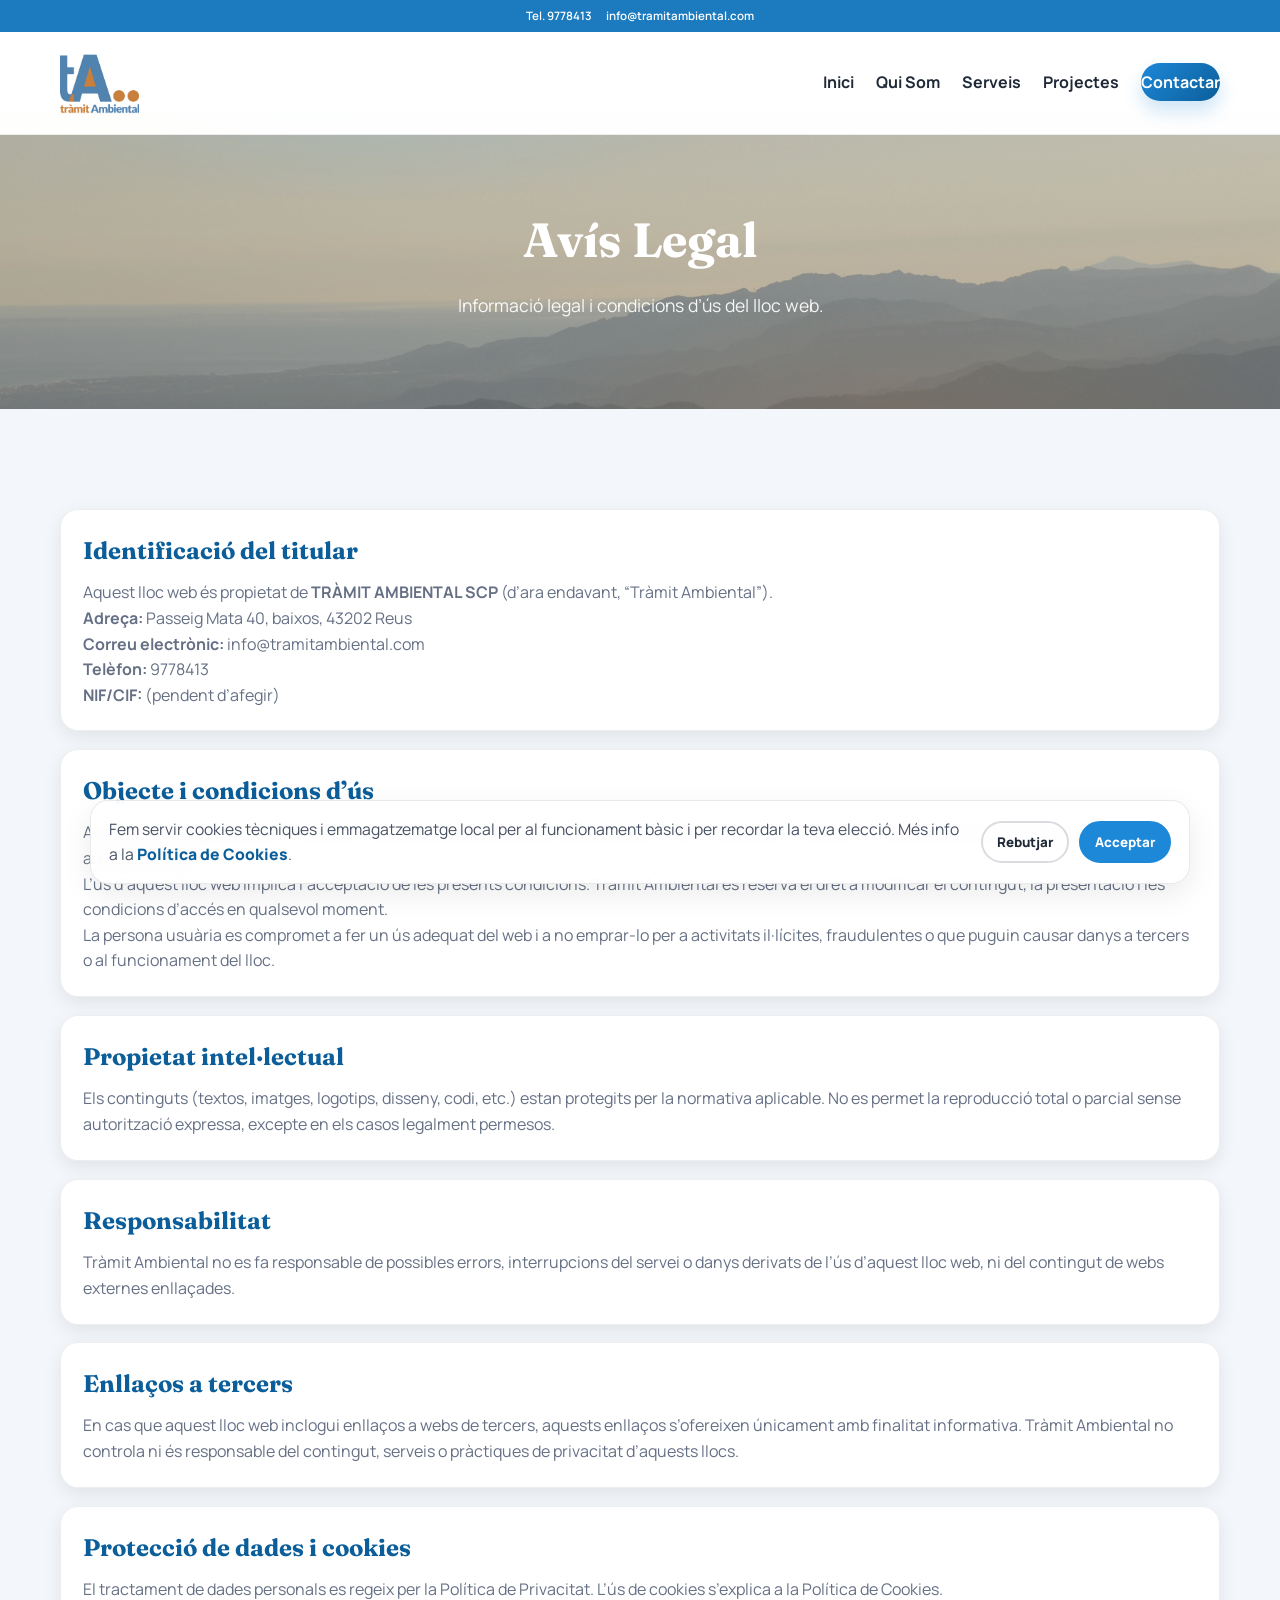
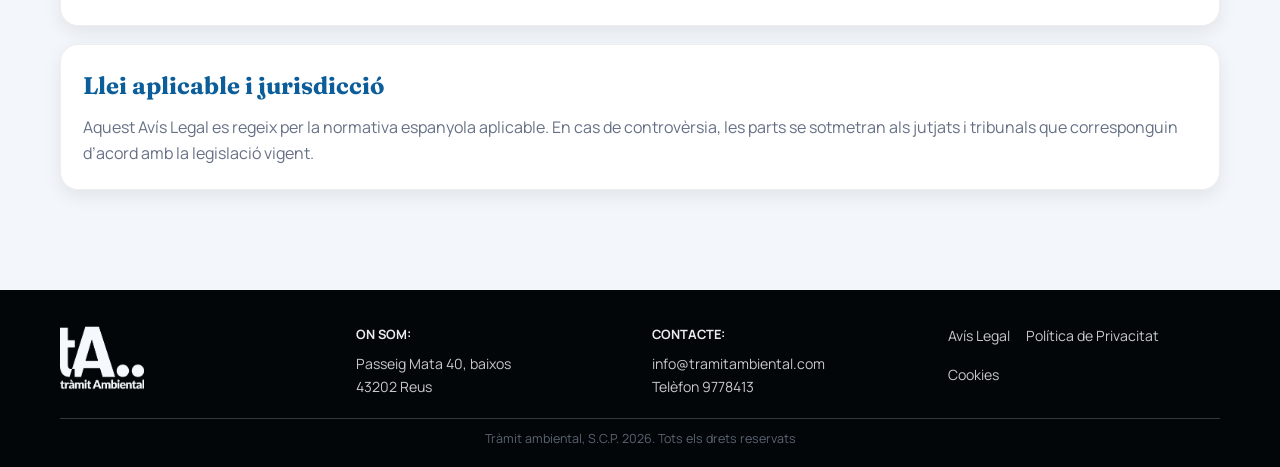
==== avis-legal.html @ defb7236 "Upload full website" ====
<!DOCTYPE html>
<html lang="ca">
<head>
    <meta charset="UTF-8">
    <meta name="viewport" content="width=device-width, initial-scale=1.0">
    <title>Avís Legal - Tramit Ambiental</title>

    <link rel="icon" href="assets/favicon.svg" type="image/svg+xml">
    <link rel="icon" href="images/logoTramitAmbiental.png" type="image/png">

    <!-- Google Fonts -->
    <link rel="preconnect" href="https://fonts.googleapis.com">
    <link rel="preconnect" href="https://fonts.gstatic.com" crossorigin>
    <link href="https://fonts.googleapis.com/css2?family=Fraunces:wght@600;700&family=Manrope:wght@400;600;700&display=swap" rel="stylesheet">

    <!-- Font Awesome -->
    <link rel="stylesheet" href="https://cdnjs.cloudflare.com/ajax/libs/font-awesome/6.4.0/css/all.min.css">

    <!-- Custom CSS -->
    <link rel="stylesheet" href="css/style.css">
</head>
<body>

    <div class="top-bar">
        <div class="container">
            <div class="top-bar__content">
                <span>Tel. 9778413</span>
                <span>info@tramitambiental.com</span>
            </div>
        </div>
    </div>

    <!-- Navigation -->
    <nav class="navbar">
        <div class="container">
            <div class="logo">
                <a href="index.html">
                    <img src="images/logo_color.png" class="site-logo" alt="" aria-hidden="true">
                </a>
            </div>
            <ul class="nav-links">
                <li><a href="index.html">Inici</a></li>
                <li><a href="equip.html">Qui Som</a></li>
                <li><a href="index.html#servicios">Serveis</a></li>
                <li><a href="projectes.html">Projectes</a></li>
                <li><a href="index.html#contacto" class="btn-contact">Contactar</a></li>
            </ul>
            <div class="hamburger">
                <div class="line"></div>
                <div class="line"></div>
                <div class="line"></div>
            </div>
        </div>
    </nav>

    <!-- Page Header -->
    <section class="page-header parallax-section" data-parallax="0.10">
        <div class="container">
            <h1>Avís Legal</h1>
            <p>Informació legal i condicions d’ús del lloc web.</p>
        </div>
    </section>

    <section class="section bg-light">
        <div class="container legal-content">
            <div class="legal-card hidden-element">
                <h2>Identificació del titular</h2>
                <p>Aquest lloc web és propietat de <strong>TRÀMIT AMBIENTAL SCP</strong> (d’ara endavant, “Tràmit Ambiental”).</p>
                <p><strong>Adreça:</strong> Passeig Mata 40, baixos, 43202 Reus</p>
                <p><strong>Correu electrònic:</strong> info@tramitambiental.com</p>
                <p><strong>Telèfon:</strong> 9778413</p>
                <p><strong>NIF/CIF:</strong> (pendent d’afegir)</p>
            </div>

            <div class="legal-card hidden-element">
                <h2>Objecte i condicions d’ús</h2>
                <p>Aquest lloc web té caràcter informatiu i està destinat a presentar els serveis de Tràmit Ambiental i facilitar el contacte amb particulars, empreses i administracions.</p>
                <p>L’ús d’aquest lloc web implica l’acceptació de les presents condicions. Tràmit Ambiental es reserva el dret a modificar el contingut, la presentació i les condicions d’accés en qualsevol moment.</p>
                <p>La persona usuària es compromet a fer un ús adequat del web i a no emprar-lo per a activitats il·lícites, fraudulentes o que puguin causar danys a tercers o al funcionament del lloc.</p>
            </div>

            <div class="legal-card hidden-element">
                <h2>Propietat intel·lectual</h2>
                <p>Els continguts (textos, imatges, logotips, disseny, codi, etc.) estan protegits per la normativa aplicable. No es permet la reproducció total o parcial sense autorització expressa, excepte en els casos legalment permesos.</p>
            </div>

            <div class="legal-card hidden-element">
                <h2>Responsabilitat</h2>
                <p>Tràmit Ambiental no es fa responsable de possibles errors, interrupcions del servei o danys derivats de l’ús d’aquest lloc web, ni del contingut de webs externes enllaçades.</p>
            </div>

            <div class="legal-card hidden-element">
                <h2>Enllaços a tercers</h2>
                <p>En cas que aquest lloc web inclogui enllaços a webs de tercers, aquests enllaços s’ofereixen únicament amb finalitat informativa. Tràmit Ambiental no controla ni és responsable del contingut, serveis o pràctiques de privacitat d’aquests llocs.</p>
            </div>

            <div class="legal-card hidden-element">
                <h2>Protecció de dades i cookies</h2>
                <p>El tractament de dades personals es regeix per la <a href="politica-privacitat.html">Política de Privacitat</a>. L’ús de cookies s’explica a la <a href="cookies.html">Política de Cookies</a>.</p>
            </div>

            <div class="legal-card hidden-element">
                <h2>Llei aplicable i jurisdicció</h2>
                <p>Aquest Avís Legal es regeix per la normativa espanyola aplicable. En cas de controvèrsia, les parts se sotmetran als jutjats i tribunals que corresponguin d’acord amb la legislació vigent.</p>
            </div>
        </div>
    </section>

    <!-- Footer -->
    <footer class="home-footer">
        <div class="container">
            <div class="footer-content footer-grid">
                <div class="footer-logo">
                    <a href="index.html">
                        <img src="images/logo_blanco.png" class="footer-logo-white" alt="Tramit Ambiental">
                    </a>
                </div>
                <div class="footer-col">
                    <h4>On Som:</h4>
                    <p>Passeig Mata 40, baixos<br>43202 Reus</p>
                </div>
                <div class="footer-col">
                    <h4>Contacte:</h4>
                    <p>info@tramitambiental.com<br>Telèfon 9778413</p>
                </div>
                <div class="footer-links footer-col">
                    <a href="avis-legal.html">Avís Legal</a>
                    <a href="politica-privacitat.html">Política de Privacitat</a>
                    <a href="cookies.html">Cookies</a>
                </div>
            </div>
            <div class="footer-bottom">
                <p>Tràmit ambiental, S.C.P. 2026. Tots els drets reservats</p>
            </div>
        </div>
    </footer>

    <!-- Cookie Banner -->
    <div class="cookie-banner" data-cookie-banner hidden>
        <div class="cookie-banner__inner">
            <p>Fem servir cookies tècniques i emmagatzematge local per al funcionament bàsic i per recordar la teva elecció. Més info a la <a href="cookies.html">Política de Cookies</a>.</p>
            <div class="cookie-banner__actions">
                <button class="cookie-btn cookie-btn--ghost" type="button" data-cookie-reject>Rebutjar</button>
                <button class="cookie-btn cookie-btn--primary" type="button" data-cookie-accept>Acceptar</button>
            </div>
        </div>
    </div>

    <!-- Back to Top Button -->
    <div class="back-to-top">
        <i class="fa-solid fa-arrow-up"></i>
    </div>

    <script src="js/script.js"></script>
</body>
</html>
---- css/style.css ----
:root {
    /* Palette aligned with the TA logo (blue + orange) */
    --primary-color: #1E88D8;
    --primary-dark: #0B5E9A;
    --secondary-color: #6FC3F2;
    --accent-color: #F28C28;

    --text-color: #1f2937;
    --muted-text: #5b6473;

    --bg-light: #f3f7fb;
    --bg-warm: #fcfcfc;
    --white: #ffffff;
    --border-color: rgba(31, 41, 55, 0.12);

    --shadow: 0 10px 30px rgba(0, 0, 0, 0.08);
    --shadow-soft: 0 6px 18px rgba(0, 0, 0, 0.08);
    --transition: all 0.3s cubic-bezier(0.25, 0.8, 0.25, 1);
    --top-bar-height: 32px;
    --nav-height: 80px;
}

* {
    margin: 0;
    padding: 0;
    box-sizing: border-box;
}

html {
    scroll-behavior: smooth;
}

body {
    font-family: 'Manrope', sans-serif;
    line-height: 1.6;
    color: var(--text-color);
    background-color: var(--white);
    overflow-x: hidden;
    padding-top: calc(var(--top-bar-height) + var(--nav-height));
}

h1, h2, h3, h4 {
    font-family: 'Fraunces', serif;
    font-weight: 700;
    color: var(--primary-dark);
}

p {
    color: var(--muted-text);
}

a {
    text-decoration: none;
    color: inherit;
    transition: var(--transition);
}

ul {
    list-style: none;
}

img {
    max-width: 100%;
    height: auto;
}

.container {
    max-width: 1200px;
    margin: 0 auto;
    padding: 0 20px;
}

/* Top bar */
.top-bar {
    position: fixed;
    top: 0;
    left: 0;
    width: 100%;
    height: var(--top-bar-height);
    background: #1c7bbf;
    color: var(--white);
    z-index: 1100;
    display: flex;
    align-items: center;
}

.top-bar__content {
    display: flex;
    justify-content: flex-end;
    gap: 14px;
    font-size: 0.72rem;
    font-weight: 600;
    width: 100%;
    padding-right: 0;
}

/* Utils */
.section {
    padding: 100px 0;
    position: relative;
}

.bg-light {
    background-color: var(--bg-light);
}

.hidden-element {
    opacity: 0;
    transform: translateY(22px);
    filter: blur(6px);
    transition: opacity 0.4s ease, transform 0.4s ease, filter 0.4s ease;
    transition-delay: var(--reveal-delay, 0ms);
    will-change: transform, opacity, filter;
}

.show-element {
    opacity: 1;
    transform: translateY(0);
    filter: blur(0);
}

/* Parallax section layer (driven by JS via --parallax-y) */
.parallax-section {
    position: relative;
    overflow: hidden;
}

.parallax-section::after {
    content: '';
    position: absolute;
    inset: -30% 0;
    background:
        radial-gradient(700px 260px at 20% 20%, rgba(111,195,242,0.16), transparent 60%),
        radial-gradient(700px 260px at 80% 70%, rgba(242,140,40,0.10), transparent 60%);
    transform: translate3d(0, var(--parallax-y, 0px), 0);
    will-change: transform;
    pointer-events: none;
    z-index: 0;
}

.parallax-section > .container {
    position: relative;
    z-index: 1;
}

/* Buttons */
.btn {
    display: inline-flex;
    align-items: center;
    justify-content: center;
    gap: 10px;
    padding: 12px 30px;
    border-radius: 999px;
    font-weight: 700;
    text-transform: uppercase;
    font-size: 0.9rem;
    cursor: pointer;
    border: 2px solid transparent;
    transition: var(--transition);
}

.btn-primary {
    background-color: var(--primary-color);
    color: var(--white);
    border-color: var(--primary-color);
    box-shadow: 0 10px 18px rgba(30, 136, 216, 0.25);
}

.btn-primary:hover {
    background-color: var(--primary-dark);
    border-color: var(--primary-dark);
    transform: translateY(-2px);
}

.btn-secondary {
    background-color: transparent;
    color: var(--white);
    border-color: rgba(255,255,255,0.9);
}

.btn-secondary:hover {
    background-color: var(--white);
    color: var(--primary-dark);
    transform: translateY(-2px);
}

.btn-white {
    background-color: var(--white);
    color: var(--primary-dark);
    border-color: var(--white);
    box-shadow: var(--shadow-soft);
}

.btn-white:hover {
    transform: translateY(-2px);
    box-shadow: var(--shadow);
}

/* Navbar */
.navbar {
    position: fixed;
    top: var(--top-bar-height);
    left: 0;
    width: 100%;
    z-index: 1000;
    background-color: rgba(255, 255, 255, 0.98);
    border-bottom: 1px solid rgba(31, 41, 55, 0.08);
    padding: 20px 0;
    transition: var(--transition);
}

.navbar .container {
    display: flex;
    justify-content: space-between;
    align-items: center;
}

.logo a {
    font-family: 'Montserrat', sans-serif;
    font-size: 1.6rem;
    font-weight: 800;
    color: var(--text-color);
    display: flex;
    align-items: center;
    gap: 10px;
    white-space: nowrap;
}

.site-logo {
    height: 62px;
    width: auto;
    max-width: 84px;
    flex: 0 0 auto;
}

.site-logo-home {
    height: 86px;
    max-width: none;
}

.brand-text {
    letter-spacing: -0.5px;
    line-height: 1;
}

.brand-text span {
    color: var(--primary-color);
}

.nav-links {
    display: flex;
    align-items: center;
    gap: 22px;
}

.nav-links li a {
    font-weight: 700;
    color: var(--text-color);
    position: relative;
    padding: 8px 0;
}

.nav-links li a:not(.btn-contact)::after {
    content: '';
    position: absolute;
    left: 0;
    bottom: 0;
    width: 0;
    height: 2px;
    background: linear-gradient(90deg, var(--primary-color), var(--accent-color));
    transition: width 0.25s ease;
}

.nav-links li a:hover::after {
    width: 100%;
}
/* Ensure hover doesn't trigger for btn-contact either via specificity */
.nav-links li a.btn-contact:hover::after {
    width: 0;
    display: none;
}

.btn-contact {
    background: linear-gradient(135deg, var(--primary-color), var(--primary-dark));
    color: var(--white) !important;
    padding: 10px 18px;
    border-radius: 999px;
    box-shadow: 0 10px 18px rgba(30, 136, 216, 0.22);
}

.btn-contact:hover {
    transform: translateY(-2px);
}

.hamburger {
    display: none;
    cursor: pointer;
    padding: 8px;
    border-radius: 10px;
}

.hamburger .line {
    width: 26px;
    height: 3px;
    background-color: var(--text-color);
    margin: 5px 0;
    border-radius: 10px;
    transition: var(--transition);
}

@keyframes navLinkFade {
    from {
        opacity: 0;
        transform: translateX(10px);
    }
    to {
        opacity: 1;
        transform: translateX(0);
    }
}

/* Hero with Zoom layers */
.scroll-container {
    position: relative;
}

.hero-zoom {
    position: relative;
    min-height: calc(100vh - 80px);
    display: grid;
    place-items: center;
    overflow: hidden;
}

.zoom-layer-bg {
    position: absolute;
    inset: 0;
    background: url('../images/Foto_baner_principal.jpg') no-repeat center center;
    background-size: cover;
    transform: scale(1);
    will-change: transform;
}

.zoom-layer-bg::after {
    content: '';
    position: absolute;
    inset: 0;
    background: none;
}

.zoom-layer-text {
    position: relative;
    z-index: 1;
    text-align: center;
    padding: 0 20px;
    max-width: 980px;
}

.zoom-layer-text h1 {
    font-size: clamp(2.2rem, 4.6vw, 3.8rem);
    line-height: 1.05;
    color: var(--white);
    letter-spacing: -0.02em;
    text-shadow: 0 12px 30px rgba(0,0,0,0.35);
    animation: heroIn 0.9s ease forwards;
}

.zoom-layer-text h1 span {
    color: rgba(255,255,255,0.9);
}

.zoom-layer-text p {
    margin: 18px auto 28px;
    max-width: 820px;
    font-size: 1.15rem;
    color: rgba(255,255,255,0.9);
    animation: heroIn 1.1s ease forwards;
}

.hero-buttons {
    display: flex;
    gap: 12px;
    justify-content: center;
    flex-wrap: wrap;
    animation: heroIn 1.25s ease forwards;
}

@keyframes heroIn {
    from {
        opacity: 0;
        transform: translateY(16px);
    }
    to {
        opacity: 1;
        transform: translateY(0);
    }
}

/* Section title */
.section-title {
    text-align: center;
    margin: 0 auto 46px;
    max-width: 880px;
}

.section-title h2 {
    font-size: 2.3rem;
    margin-bottom: 10px;
}

.section-title p {
    margin: 0 auto;
}

.section-title p + p {
    margin-top: 8px;
}

.underline {
    width: 72px;
    height: 4px;
    margin: 14px auto 24px;
    border-radius: 999px;
    background: linear-gradient(90deg, var(--primary-color), var(--accent-color));
}

/* About */
.first-content-section {
    padding-top: 90px;
}

.about-center {
    max-width: 860px;
    margin: 0 auto;
    text-align: center;
}

.about-center p {
    margin-bottom: 12px;
}

.about-actions {
    margin-top: 18px;
}

.about-grid {
    display: grid;
    grid-template-columns: minmax(0, 1fr) minmax(0, 1fr);
    gap: 28px;
    align-items: center;
}

.about-media {
    position: relative;
    border-radius: 22px;
    overflow: hidden;
    box-shadow: var(--shadow);
    min-height: 320px;
}

.about-media img {
    width: 100%;
    height: 100%;
    object-fit: cover;
}

.about-content p {
    margin-bottom: 12px;
}

/* Accordion (Services) */
.accordion-container {
    max-width: 920px;
    margin: 0 auto;
    border-radius: 18px;
    overflow: hidden;
    background: var(--white);
    box-shadow: var(--shadow);
    border: 1px solid rgba(31, 41, 55, 0.08);
}

.accordion-item + .accordion-item {
    border-top: 1px solid rgba(31, 41, 55, 0.08);
}

.accordion-header {
    width: 100%;
    text-align: left;
    background: transparent;
    border: none;
    padding: 20px 22px;
    cursor: pointer;
    display: flex;
    align-items: center;
    justify-content: space-between;
    gap: 16px;
    font-size: 1rem;
    font-weight: 800;
    color: var(--text-color);
    transition: background-color 0.3s ease, color 0.3s ease;
}

.accordion-header span {
    text-shadow: 0 3px 10px rgba(11, 94, 154, 0.24);
}

.accordion-header:hover {
    background-color: rgba(30, 136, 216, 0.03);
}

.accordion-header.active {
    background: var(--primary-color);
    color: var(--white);
}

.accordion-header span {
    display: flex;
    align-items: center;
    gap: 10px;
}

.accordion-header span i {
    color: var(--primary-color);
    transition: color 0.3s ease;
}

.accordion-header.active span i {
    color: var(--white);
}

.accordion-header .arrow {
    color: var(--muted-text);
    transition: transform 0.25s ease, color 0.3s ease;
}

.accordion-header.active .arrow {
    transform: rotate(180deg);
    color: var(--white);
}

.accordion-content {
    max-height: 0;
    overflow: hidden;
    transition: max-height 0.35s ease, background-color 0.3s ease;
    padding: 0 22px;
}

.accordion-header.active + .accordion-content {
    background-color: rgba(30, 136, 216, 0.04);
}

.accordion-content ul {
    padding: 6px 0 22px;
}

.accordion-content li {
    padding: 8px 0;
    color: var(--muted-text);
    position: relative;
    padding-left: 18px;
}

.accordion-content li::before {
    content: '';
    position: absolute;
    left: 0;
    top: 16px;
    width: 8px;
    height: 8px;
    border-radius: 50%;
    background: var(--secondary-color);
}

/* Services section background + icons */
.services-section {
    position: relative;
    background: var(--white);
}

.service-icon {
    width: 38px;
    height: 38px;
    border-radius: 12px;
    object-fit: cover;
    border: 2px solid rgba(31, 41, 55, 0.12);
}

.services-grid {
    margin-top: 20px;
    display: grid;
    grid-template-columns: repeat(3, minmax(0, 1fr));
    gap: 22px;
}

.service-card {
    background: var(--white);
    border-radius: 20px;
    border: 1px solid rgba(31, 41, 55, 0.08);
    box-shadow: var(--shadow-soft);
    padding: 22px 20px 24px;
    text-align: center;
}

.service-image {
    width: 120px;
    height: 120px;
    margin: 0 auto 16px;
    border-radius: 50%;
    overflow: hidden;
    border: 6px solid var(--white);
    box-shadow: 0 10px 18px rgba(31, 41, 55, 0.18);
}

.service-image img {
    width: 100%;
    height: 100%;
    object-fit: cover;
}

.service-title {
    font-size: 0.98rem;
    font-weight: 800;
    color: var(--primary-dark);
    margin-bottom: 12px;
    letter-spacing: 0.02em;
}

.service-list {
    text-align: left;
    background: var(--bg-light);
    border-radius: 16px;
    padding: 14px 18px;
}

.service-list li {
    padding: 8px 0;
    color: var(--muted-text);
    position: relative;
    padding-left: 18px;
}

.service-list li::before {
    content: '';
    position: absolute;
    left: 0;
    top: 16px;
    width: 8px;
    height: 8px;
    border-radius: 50%;
    background: var(--secondary-color);
}

/* Projects section (index has only CTA link) */
#projects p {
    color: #000000;
}

#projects .section-title p {
    color: rgba(255,255,255,0.95);
}

.projects-showcase {
    background: linear-gradient(180deg, rgba(255,255,255,0.12), rgba(255,255,255,0.06) 55%, rgba(255,255,255,0.03)), url('../images/Foto_projectes.jpg');
    background-size: cover;
    background-position: center;
}

.projects-showcase .section-title h2 {
    color: var(--primary-dark);
}

.projects-orbs {
    display: flex;
    align-items: center;
    justify-content: center;
    gap: 18px;
    margin: 20px 0 16px;
}

.projects-orb {
    width: 110px;
    height: 110px;
    border-radius: 50%;
    overflow: hidden;
    border: 6px solid var(--white);
    box-shadow: 0 10px 18px rgba(31, 41, 55, 0.16);
}

.projects-orb img {
    width: 100%;
    height: 100%;
    object-fit: cover;
}

.projects-cta {
    text-align: center;
    margin-top: 10px;
}

.featured-projects {
    margin-top: 28px;
    display: grid;
    grid-template-columns: repeat(3, minmax(0, 1fr));
    gap: 18px;
}

.featured-card {
    background: var(--white);
    border-radius: 20px;
    border: 1px solid rgba(31, 41, 55, 0.08);
    overflow: hidden;
    box-shadow: var(--shadow-soft);
    transition: var(--transition);
}

.featured-card:hover {
    transform: translateY(-4px);
    box-shadow: var(--shadow);
}

.featured-media {
    position: relative;
    aspect-ratio: 4 / 3;
    overflow: hidden;
}

.featured-media img {
    width: 100%;
    height: 100%;
    object-fit: cover;
}

.featured-content {
    padding: 16px 18px 20px;
}

.featured-content h3 {
    font-size: 1.05rem;
    color: var(--text-color);
    margin-bottom: 10px;
}

.featured-content a {
    font-weight: 800;
    color: var(--primary-dark);
}

.featured-content a:hover {
    text-decoration: underline;
}

/* CTA (index uses .cta) */
.cta {
    position: relative;
    padding: 90px 0;
    color: var(--white);
    /* Fons amb capa fosca neutra per llegibilitat */
    background: linear-gradient(rgba(0, 0, 0, 0.5), rgba(0, 0, 0, 0.5)), url('../images/_DSC2552.JPG');
    background-size: cover;
    background-position: center;
    background-attachment: fixed;
    overflow: hidden;
}

.cta::before {
    display: none;
}

.cta.parallax-section::after {
    opacity: 0.9;
}

.cta .container {
    position: relative;
    z-index: 1;
    text-align: center;
}

.cta h2 {
    color: var(--white);
    font-size: 2.4rem;
    text-shadow: 0 2px 10px rgba(0,0,0,0.5);
}

.cta p {
    color: rgba(255,255,255,0.95);
    margin: 12px auto 24px;
    max-width: 820px;
    font-size: 1.1rem;
    text-shadow: 0 1px 5px rgba(0,0,0,0.5);
}

.cta-band {
    position: relative;
    background: linear-gradient(135deg, #0b5e9a, #0a4f83);
    padding: 70px 0;
    color: var(--white);
    overflow: hidden;
}

.cta-band::after {
    content: none;
    position: absolute;
    right: -10px;
    bottom: -28px;
    font-size: clamp(5rem, 16vw, 11rem);
    font-weight: 800;
    color: rgba(255,255,255,0.08);
    letter-spacing: 0.04em;
    pointer-events: none;
}

.cta-card {
    position: relative;
    display: grid;
    grid-template-columns: minmax(0, 1.2fr) minmax(0, 0.8fr);
    gap: 28px;
    align-items: center;
    z-index: 1;
}

.cta-media {
    display: grid;
    grid-template-columns: repeat(2, minmax(0, 1fr));
    gap: 12px;
    padding: 10px;
    border-radius: 999px;
    background: rgba(255,255,255,0.12);
}

.cta-media img {
    width: 100%;
    height: 220px;
    object-fit: cover;
    border-radius: 999px;
    box-shadow: 0 12px 22px rgba(0, 0, 0, 0.25);
}

.cta-copy h2 {
    color: var(--white);
    font-size: 1.9rem;
    margin-bottom: 10px;
}

.cta-copy p {
    color: rgba(255,255,255,0.95);
    margin-bottom: 18px;
    font-size: 1.05rem;
}

/* Contact */
.contact-wrapper {
    display: grid;
    grid-template-columns: 1fr 1fr;
    gap: 34px;
    align-items: start;
}

.contact-info,
.contact-form {
    background: var(--white);
    border: 1px solid rgba(31, 41, 55, 0.08);
    border-radius: 18px;
    box-shadow: var(--shadow-soft);
    padding: 26px;
}

.info-item + .info-item {
    margin-top: 18px;
    padding-top: 18px;
    border-top: 1px solid rgba(31, 41, 55, 0.08);
}

.info-item i {
    color: var(--primary-color);
    background: rgba(30, 136, 216, 0.12);
    width: 44px;
    height: 44px;
    border-radius: 12px;
    display: inline-flex;
    align-items: center;
    justify-content: center;
    margin-bottom: 10px;
}

.info-item h4 {
    color: var(--text-color);
    margin-bottom: 6px;
}

.info-item p {
    color: #667085;
}

.contact-form form {
    display: grid;
    gap: 14px;
}

.form-group input,
.form-group textarea {
    width: 100%;
    padding: 13px 14px;
    border: 1px solid rgba(31, 41, 55, 0.14);
    border-radius: 12px;
    outline: none;
    font-family: inherit;
    font-size: 1rem;
    background: rgba(243, 247, 251, 0.7);
    transition: var(--transition);
}

.form-group input:focus,
.form-group textarea:focus {
    border-color: rgba(30, 136, 216, 0.55);
    box-shadow: 0 0 0 5px rgba(30, 136, 216, 0.15);
    background: var(--white);
}

.form-group textarea {
    resize: vertical;
}

/* Footer */
footer {
    background: #0f172a;
    color: rgba(255,255,255,0.82);
    padding: 46px 0 18px;
}

.footer-content {
    display: flex;
    justify-content: space-between;
    align-items: center;
    gap: 20px;
    flex-wrap: wrap;
    padding-bottom: 20px;
    border-bottom: 1px solid rgba(255,255,255,0.12);
}

.footer-logo a {
    display: flex;
    align-items: center;
    gap: 10px;
}

.footer-links {
    display: flex;
    gap: 16px;
    flex-wrap: wrap;
}

.footer-links a {
    color: rgba(255,255,255,0.82);
}

.footer-links a:hover {
    color: var(--white);
    text-decoration: underline;
}

.footer-bottom {
    text-align: center;
    margin-top: 14px;
    font-size: 0.95rem;
    color: rgba(255,255,255,0.72);
}

/* Cookie Banner */
.cookie-banner {
    position: fixed;
    left: 16px;
    right: 16px;
    bottom: 16px;
    z-index: 1200;
}

.cookie-banner__inner {
    max-width: 1100px;
    margin: 0 auto;
    background: rgba(255,255,255,0.92);
    backdrop-filter: blur(10px);
    -webkit-backdrop-filter: blur(10px);
    border: 1px solid rgba(31, 41, 55, 0.10);
    border-radius: 18px;
    box-shadow: var(--shadow);
    padding: 16px 18px;
    display: flex;
    gap: 16px;
    align-items: center;
    justify-content: space-between;
    animation: cookieIn 0.35s ease;
}

.cookie-banner__inner p {
    color: #485163;
    font-size: 0.98rem;
}

.cookie-banner__inner a {
    color: var(--primary-dark);
    font-weight: 800;
}

.cookie-banner__actions {
    display: flex;
    gap: 10px;
    flex: 0 0 auto;
}

.cookie-btn {
    border-radius: 999px;
    padding: 10px 14px;
    font-weight: 800;
    border: 2px solid transparent;
    cursor: pointer;
    transition: var(--transition);
    font-family: inherit;
}

.cookie-btn--ghost {
    background: transparent;
    color: var(--text-color);
    border-color: rgba(31, 41, 55, 0.16);
}

.cookie-btn--ghost:hover {
    background: rgba(31, 41, 55, 0.06);
}

.cookie-btn--primary {
    background: var(--primary-color);
    color: var(--white);
    border-color: var(--primary-color);
}

.cookie-btn--primary:hover {
    background: var(--primary-dark);
    border-color: var(--primary-dark);
    transform: translateY(-1px);
}

@keyframes cookieIn {
    from {
        opacity: 0;
        transform: translateY(10px);
    }
    to {
        opacity: 1;
        transform: translateY(0);
    }
}

/* Back to Top */
.back-to-top {
    position: fixed;
    right: 18px;
    bottom: 18px;
    width: 46px;
    height: 46px;
    border-radius: 999px;
    display: grid;
    place-items: center;
    background: linear-gradient(135deg, var(--primary-color), var(--primary-dark));
    color: var(--white);
    cursor: pointer;
    box-shadow: var(--shadow-soft);
    opacity: 0;
    transform: translateY(10px);
    pointer-events: none;
    transition: var(--transition);
    z-index: 1100;
}

.back-to-top.active {
    opacity: 1;
    transform: translateY(0);
    pointer-events: auto;
}

.back-to-top:hover {
    transform: translateY(-2px);
}

/* Sub-pages header (used on equip.html, avis-legal, etc.) */
.page-header {
    margin-top: 0;
    padding: 90px 0;
    position: relative;
    color: var(--white);
    background: var(--page-header-bg, url('../images/Foto_projectes.jpg')) no-repeat center center;
    background-size: cover;
    background-attachment: fixed;
    overflow: hidden;
}

.page-header::before {
    content: '';
    position: absolute;
    inset: 0;
    background: rgba(0, 0, 0, 0.24);
}

.page-header.parallax-section::after {
    background:
        radial-gradient(720px 260px at 30% 10%, rgba(111,195,242,0.18), transparent 55%),
        radial-gradient(720px 260px at 70% 90%, rgba(242,140,40,0.12), transparent 55%);
}

.team-page-header {
    --page-header-bg: url('../images/foto_equip.jpg');
    background-position: center center;
    background-attachment: scroll;
}

.team-page-header::before {
    background: rgba(0, 0, 0, 0.08);
}

.team-page-header.parallax-section::after {
    display: none;
}

.projects-page-header {
    --page-header-bg: url('../images/fons_projectes.jpg');
    background-position: center center;
}

/* Legal pages */
.legal-content {
    display: grid;
    gap: 18px;
}

.legal-card {
    background: var(--white);
    border: 1px solid rgba(31, 41, 55, 0.08);
    border-radius: 18px;
    padding: 22px;
    box-shadow: var(--shadow-soft);
}

.legal-card h2 {
    margin-bottom: 10px;
}

.legal-card p,
.legal-card li {
    color: #667085;
}

.legal-card ul {
    margin-top: 10px;
}

.legal-card li {
    padding: 8px 0;
    padding-left: 18px;
    position: relative;
}

.legal-card li::before {
    content: '';
    position: absolute;
    left: 0;
    top: 16px;
    width: 8px;
    height: 8px;
    border-radius: 999px;
    background: var(--secondary-color);
}

/* Team page */
.team-grid {
    display: grid;
    grid-template-columns: 1fr;
    gap: 22px;
}

.team-groups {
    display: flex;
    justify-content: center;
    flex-wrap: wrap;
    gap: 10px;
    margin-bottom: 18px;
}

.team-groups span {
    border: 1px solid rgba(31, 41, 55, 0.12);
    background: rgba(255,255,255,0.85);
    color: var(--text-color);
    border-radius: 999px;
    padding: 8px 16px;
    font-weight: 800;
}

.team-intro {
    text-align: center;
    margin-bottom: 16px;
}

.team-intro h2 {
    color: var(--primary-dark);
    margin-bottom: 6px;
}

.team-intro p {
    color: #667085;
}

.team-card {
    display: grid;
    grid-template-columns: 140px 1fr;
    gap: 18px;
    background: var(--white);
    border: 1px solid rgba(31, 41, 55, 0.08);
    border-radius: 22px;
    padding: 18px;
    box-shadow: var(--shadow-soft);
}

.team-img-placeholder {
    width: 140px;
    height: 140px;
    border-radius: 18px;
    background: linear-gradient(135deg, rgba(30,136,216,0.14), rgba(242,140,40,0.10));
    display: grid;
    place-items: center;
    color: var(--primary-dark);
    font-size: 1.4rem;
    font-weight: 800;
    letter-spacing: 0.08em;
    text-transform: uppercase;
}

.team-img-placeholder span {
    display: inline-block;
}

.team-info h3 {
    color: var(--text-color);
    margin-bottom: 4px;
}

.team-info h4 {
    color: #667085;
    font-weight: 700;
    margin-bottom: 12px;
}

.team-info p {
    color: #667085;
    margin-bottom: 10px;
}

/* Projects page */
.project-toolbar {
    display: grid;
    grid-template-columns: 1fr auto;
    gap: 16px;
    align-items: center;
}

.project-filters {
    display: flex;
    gap: 10px;
    flex-wrap: wrap;
}

.filter-chip {
    border: 1px solid rgba(31, 41, 55, 0.14);
    background: rgba(255,255,255,0.8);
    backdrop-filter: blur(8px);
    -webkit-backdrop-filter: blur(8px);
    color: var(--text-color);
    padding: 10px 14px;
    border-radius: 999px;
    cursor: pointer;
    font-weight: 800;
    transition: var(--transition);
}

.filter-chip:hover {
    transform: translateY(-1px);
    box-shadow: var(--shadow-soft);
}

.filter-chip.active {
    background: linear-gradient(135deg, var(--primary-color), var(--primary-dark));
    color: var(--white);
    border-color: transparent;
}

.project-search {
    position: relative;
    display: flex;
    align-items: center;
    gap: 10px;
    background: rgba(255,255,255,0.85);
    border: 1px solid rgba(31, 41, 55, 0.12);
    border-radius: 16px;
    padding: 10px 12px;
    box-shadow: var(--shadow-soft);
}

.project-search i {
    color: #667085;
}

.project-search input {
    border: none;
    outline: none;
    background: transparent;
    width: min(520px, 62vw);
    font-family: inherit;
    font-size: 1rem;
    color: var(--text-color);
}

.project-count {
    color: #667085;
    font-weight: 800;
    justify-self: end;
}

.projects-grid {
    display: grid;
    grid-template-columns: repeat(4, minmax(0, 1fr));
    gap: 14px;
}

.project-card {
    background: rgba(255,255,255,0.9);
    border: 1px solid rgba(31, 41, 55, 0.08);
    border-radius: 22px;
    box-shadow: var(--shadow-soft);
    overflow: hidden;
    transition: var(--transition);
    display: flex;
    flex-direction: column;
}

.project-media {
    position: relative;
    aspect-ratio: 4 / 3;
    overflow: hidden;
}

.project-media img {
    width: 100%;
    height: 100%;
    object-fit: cover;
}

.project-card:hover {
    transform: translateY(-4px);
    box-shadow: var(--shadow);
}

.project-content {
    padding: 14px;
}

.project-top {
    display: flex;
    align-items: flex-start;
    justify-content: space-between;
    gap: 12px;
    margin-bottom: 10px;
}

.project-top h3 {
    font-size: 0.92rem;
    color: var(--text-color);
    line-height: 1.25;
}

.project-tag {
    flex: 0 0 auto;
    background: rgba(30, 136, 216, 0.10);
    color: var(--primary-dark);
    border: 1px solid rgba(30, 136, 216, 0.18);
    padding: 6px 10px;
    border-radius: 999px;
    font-weight: 900;
    font-size: 0.78rem;
}

.project-meta {
    color: #667085;
    font-size: 0.84rem;
    margin-bottom: 10px;
}

.project-toggle {
    width: 100%;
    text-align: left;
    background: transparent;
    border: 1px solid rgba(31, 41, 55, 0.12);
    border-radius: 14px;
    padding: 8px 10px;
    cursor: pointer;
    font-weight: 900;
    color: var(--text-color);
    transition: var(--transition);
}

.projects-list-only {
    padding-top: 46px;
}

.project-toggle:hover {
    background: rgba(30, 136, 216, 0.07);
    border-color: rgba(30, 136, 216, 0.20);
}

.project-details {
    max-height: 0;
    overflow: hidden;
    transition: max-height 0.35s ease;
}

.project-details.open {
    margin-top: 10px;
}

.project-content .project-media {
    margin-bottom: 12px;
    border-radius: 16px;
}

.project-desc {
    color: #667085;
    padding-top: 10px;
}

.project-highlight-banner {
    padding-top: 40px;
    padding-bottom: 90px;
    background: var(--white);
}

.project-highlight-card {
    display: grid;
    grid-template-columns: minmax(0, 1fr) minmax(0, 1fr);
    gap: 28px;
    align-items: center;
    background: var(--bg-light);
    border-radius: 24px;
    border: 1px solid rgba(31, 41, 55, 0.08);
    box-shadow: var(--shadow-soft);
    overflow: hidden;
}

.project-highlight-image {
    height: 100%;
}

.project-highlight-image img {
    width: 100%;
    height: 100%;
    min-height: 320px;
    object-fit: cover;
}

.project-highlight-copy {
    padding: 20px 30px 20px 8px;
}

.project-highlight-copy h2 {
    font-size: clamp(1.8rem, 3vw, 2.4rem);
    margin-bottom: 10px;
    text-shadow: 0 3px 10px rgba(11, 94, 154, 0.22);
}

.project-highlight-copy p {
    font-size: 1.08rem;
    margin-bottom: 20px;
    color: #4b5565;
}

.logo-strip {
    background: #0f172a;
    padding: 34px 0 20px;
    text-align: center;
}

.logo-strip-image {
    width: min(340px, 82vw);
    height: auto;
}

/* Home page (match reference captures) */
.home-about {
    padding-top: 70px;
    padding-bottom: 70px;
}

.home-about .about-center {
    max-width: 720px;
}

.home-about .about-center p {
    color: #556070;
    font-size: 0.95rem;
    margin-bottom: 10px;
}

.home-about .about-actions {
    margin-top: 22px;
}

.home-about .btn {
    font-size: 0.75rem;
    padding: 10px 24px;
}

.services-classic {
    background: var(--white);
    padding-top: 76px;
    padding-bottom: 76px;
}

.services-classic-grid {
    display: grid;
    grid-template-columns: repeat(3, minmax(0, 1fr));
    gap: 28px;
    align-items: start;
}

.service-classic-card {
    text-align: center;
}

.service-classic-toggle {
    width: 100%;
    border: 0;
    background: transparent;
    display: flex;
    flex-direction: column;
    align-items: center;
    cursor: pointer;
    padding: 0;
}

.service-classic-media {
    width: 98px;
    height: 98px;
    border-radius: 999px;
    margin: 0 auto 16px;
    overflow: hidden;
    box-shadow: 0 10px 18px rgba(31, 41, 55, 0.18);
}

.service-classic-media img {
    width: 100%;
    height: 100%;
    object-fit: cover;
}

.service-classic-title {
    color: var(--primary-color);
    font-size: 1.12rem;
    line-height: 1.15;
    text-shadow: 0 5px 14px rgba(11, 94, 154, 0.2);
    margin-bottom: 6px;
    font-family: 'Fraunces', serif;
    font-weight: 700;
}

.service-classic-arrow {
    display: inline-block;
    color: #8d9aac;
    font-size: 0.72rem;
    margin-bottom: 10px;
    transition: transform 0.25s ease;
}

.service-classic-card ul {
    text-align: left;
    background: #f2f6fb;
    border-radius: 0;
    padding: 0 14px;
    min-height: 0;
    max-height: 0;
    opacity: 0;
    overflow: hidden;
    transition: max-height 0.3s ease, opacity 0.3s ease, padding 0.3s ease;
}

.service-classic-card.is-open ul {
    padding: 10px 14px;
    max-height: 360px;
    opacity: 1;
}

.service-classic-card.is-open .service-classic-arrow {
    transform: rotate(180deg);
}

.service-classic-card li {
    position: relative;
    padding: 6px 0 6px 14px;
    font-size: 0.8rem;
    color: #607187;
}

.service-classic-card li::before {
    content: '';
    position: absolute;
    left: 0;
    top: 14px;
    width: 5px;
    height: 5px;
    border-radius: 999px;
    background: #72bde7;
}

.home-projects {
    background: url('../images/fons_projectes.jpg') no-repeat center center;
    background-size: cover;
    background-attachment: scroll;
    padding-top: 120px;
    padding-bottom: 70px;
}

.home-projects.parallax-section::after {
    opacity: 0;
}

.home-projects .section-title {
    max-width: 820px;
    background: rgba(15, 39, 71, 0.52);
    border: 1px solid rgba(255,255,255,0.22);
    border-radius: 18px;
    padding: 20px 24px;
    backdrop-filter: blur(2px);
    -webkit-backdrop-filter: blur(2px);
}

.home-projects .section-title p {
    color: rgba(255,255,255,0.95);
    font-size: 1.08rem;
    font-weight: 700;
    text-shadow: 0 2px 10px rgba(0,0,0,0.5);
}

.home-projects .section-title h2 {
    color: var(--white);
    text-shadow: 0 2px 10px rgba(0,0,0,0.5);
}

.home-projects .section-title .underline {
    background: linear-gradient(90deg, rgba(255,255,255,0.92), rgba(255,255,255,0.65));
}

.home-projects .projects-orbs {
    margin: 30px 0 20px;
    gap: 42px;
}

.home-projects .projects-orb {
    width: 158px;
    height: 158px;
    border: 8px solid var(--white);
    box-shadow: 0 14px 26px rgba(0, 0, 0, 0.22);
}

.home-projects .projects-cta .btn {
    font-size: 0.78rem;
    padding: 10px 26px;
}

.home-cta-band {
    padding: 18px 0 22px;
    background: #076bb5;
}

.home-projects-banner {
    padding: 0 0 64px;
    background: url('../images/fons_projectes.jpg') no-repeat center bottom;
    background-size: cover;
    background-attachment: scroll;
    overflow: hidden;
}

.home-projects-banner .container {
    width: 100%;
    max-width: 100%;
    margin: 0;
    padding: 0;
}

.home-cta-band::after {
    content: none;
    color: rgba(255,255,255,0.13);
    right: 18px;
    bottom: -6px;
    font-size: clamp(5.2rem, 16vw, 12rem);
}

.home-projects-banner .cta-card {
    position: relative;
    display: grid;
    grid-template-columns: minmax(0, 1.3fr) minmax(0, 0.9fr);
    gap: 0;
    align-items: center;
    background: #375e97;
    width: 100%;
    border-radius: 0;
    overflow: hidden;
}

.cta-media-single {
    display: flex;
    justify-content: flex-start;
    align-items: center;
    grid-template-columns: none;
    gap: 0;
    background: transparent;
    padding: 0;
    border-radius: 0;
    width: 100%;
}

.cta-media-single img {
    display: block;
    width: 100%;
    max-width: 100%;
    height: 100%;
    min-height: 280px;
    border-radius: 0;
    object-fit: cover;
    box-shadow: none;
    margin-left: 0;
    margin-right: 0;
}

.home-projects-banner .cta-copy {
    display: block;
    max-width: 520px;
    justify-self: center;
    text-align: center;
    padding: 20px 24px;
}

.home-projects-banner .cta-copy h2 {
    font-size: 2.18rem;
    line-height: 1.14;
    color: var(--white);
    text-shadow: 0 2px 10px rgba(0,0,0,0.35);
}

.home-projects-banner .cta-copy p {
    font-size: 1.2rem;
    font-weight: 700;
    line-height: 1.35;
    margin-bottom: 16px;
    color: var(--white);
    text-shadow: 0 2px 10px rgba(0,0,0,0.35);
}

.home-projects-banner .btn-secondary {
    border-width: 3px;
    font-size: 0.92rem;
    padding: 12px 28px;
    background: rgba(255,255,255,0.10);
    color: var(--white);
}

.team-photo {
    width: 100%;
    height: 100%;
    object-fit: cover;
    border-radius: 18px;
}

.team-cv-link {
    display: inline-block;
    font-weight: 800;
    color: var(--primary-dark);
    padding: 4px 0;
}

.team-cv-link:hover {
    text-decoration: underline;
}

.home-contact {
    padding-top: 82px;
    padding-bottom: 92px;
}

.home-contact .contact-wrapper {
    max-width: 760px;
    margin: 0 auto;
    gap: 16px;
}

.home-contact .contact-info,
.home-contact .contact-form {
    padding: 16px;
}

.home-contact .info-item i {
    width: 26px;
    height: 26px;
    border-radius: 8px;
    font-size: 0.75rem;
}

.home-contact .info-item h4 {
    font-size: 0.95rem;
}

.home-contact .info-item p,
.home-contact .form-group input,
.home-contact .form-group textarea,
.home-contact .btn-primary {
    font-size: 0.82rem;
}

.home-contact .btn-primary {
    padding: 10px 16px;
}

.home-footer {
    background: #030609;
    padding-top: 34px;
}

.footer-grid {
    display: grid;
    grid-template-columns: minmax(0, 1fr) repeat(3, minmax(0, 1fr));
    align-items: start;
    gap: 24px;
}

.footer-logo-white {
    width: 84px;
    height: auto;
}

.footer-col h4 {
    color: rgba(255,255,255,0.92);
    font-family: 'Manrope', sans-serif;
    text-transform: uppercase;
    font-size: 0.8rem;
    margin-bottom: 8px;
}

.footer-col p,
.footer-col a {
    color: rgba(255,255,255,0.78);
    font-size: 0.88rem;
    line-height: 1.65;
}

.footer-col a {
    display: block;
}

.home-footer .footer-content {
    border-bottom-color: rgba(255,255,255,0.2);
}

.home-footer .footer-bottom {
    margin-top: 10px;
    font-size: 0.78rem;
}

/* Accessibility / user preference */
@media (prefers-reduced-motion: reduce) {
    html {
        scroll-behavior: auto;
    }

    * {
        animation: none !important;
        transition: none !important;
    }

    .zoom-layer-bg,
    .zoom-layer-text {
        transform: none !important;
        opacity: 1 !important;
    }
}

.page-header .container {
    position: relative;
    z-index: 1;
    text-align: center;
}

.page-header h1 {
    color: var(--white);
    font-size: 3rem;
    margin-bottom: 12px;
}

.page-header p {
    color: rgba(255,255,255,0.92);
    max-width: 760px;
    margin: 0 auto;
    font-size: 1.1rem;
}

/* Responsive */
@media (max-width: 980px) {
    .contact-wrapper {
        grid-template-columns: 1fr;
    }

    .projects-grid {
        grid-template-columns: repeat(2, minmax(0, 1fr));
    }

    .featured-projects {
        grid-template-columns: repeat(2, minmax(0, 1fr));
    }

    .about-grid {
        grid-template-columns: 1fr;
    }

    .services-grid {
        grid-template-columns: repeat(2, minmax(0, 1fr));
    }

    .cta-card {
        grid-template-columns: 1fr;
    }

    .cta-media {
        border-radius: 40px;
    }
}

@media (max-width: 768px) {
    :root {
        --top-bar-height: 28px;
        --nav-height: 72px;
    }

    .navbar {
        padding: 14px 0;
    }

    .logo a {
        font-size: 1.2rem;
        gap: 8px;
    }

    .site-logo {
        height: 40px;
        max-width: 52px;
    }

    .top-bar__content {
        justify-content: flex-end;
        padding-right: 0;
        font-size: 0.78rem;
        gap: 12px;
    }

    .nav-links {
        position: absolute;
        top: 100%;
        right: 0;
        width: min(420px, 92vw);
        background: rgba(255,255,255,0.96);
        border: 1px solid rgba(31, 41, 55, 0.08);
        border-radius: 16px;
        box-shadow: var(--shadow);
        margin: 12px 14px 0;
        padding: 16px 14px;
        display: flex;
        flex-direction: column;
        gap: 10px;
        transform: translateY(-10px);
        opacity: 0;
        pointer-events: none;
        transition: var(--transition);
    }

    .nav-links.nav-active {
        transform: translateY(0);
        opacity: 1;
        pointer-events: auto;
    }

    .nav-links li a {
        padding: 10px 10px;
        border-radius: 12px;
    }

    .nav-links li a:hover {
        background: rgba(30, 136, 216, 0.08);
    }

    .nav-links li a::after {
        display: none;
    }

    .hamburger {
        display: block;
    }

    .cookie-banner__inner {
        flex-direction: column;
        align-items: stretch;
    }

    .cookie-banner__actions {
        justify-content: flex-end;
    }

    .team-card {
        grid-template-columns: 1fr;
    }

    .team-img-placeholder {
        width: 100%;
        height: 160px;
    }

    .project-toolbar {
        grid-template-columns: 1fr;
    }

    .project-count {
        justify-self: start;
    }

    .projects-grid {
        grid-template-columns: 1fr;
    }

    .featured-projects {
        grid-template-columns: 1fr;
    }

    .services-grid {
        grid-template-columns: 1fr;
    }

    .services-classic-grid {
        grid-template-columns: 1fr;
    }

    .service-classic-card ul {
        min-height: auto;
    }

    .projects-orbs {
        flex-wrap: wrap;
        gap: 18px;
    }

    .home-projects .projects-orb {
        width: 118px;
        height: 118px;
        border-width: 6px;
    }

    .home-projects {
        padding-top: 92px;
        padding-bottom: 100px;
    }

    .cta-media img {
        height: 180px;
    }

    .project-highlight-card {
        grid-template-columns: 1fr;
    }

    .project-highlight-copy {
        padding: 20px;
    }

    .home-cta-band .cta-card {
        display: grid;
        grid-template-columns: 1fr;
        gap: 16px;
    }

    .home-projects-banner .container {
        padding: 0;
    }

    .home-projects-banner {
        padding: 0 0 0;
    }

    .home-projects-banner .cta-card {
        grid-template-columns: 1fr;
        border-radius: 0;
    }

    .cta-media-single {
        height: 250px;
    }

    .cta-media-single::after {
        content: none;
    }

    .cta-media-single img {
        height: 100%;
        width: 100%;
        min-height: 0;
        object-fit: cover;
        clip-path: none;
    }

    .home-cta-band .cta-copy,
    .home-projects-banner .cta-copy {
        max-width: none;
        text-align: center;
        padding: 30px 20px 40px;
    }

    .home-cta-band .cta-copy h2,
    .home-projects-banner .cta-copy h2 {
        font-size: 1.65rem;
        line-height: 1.2;
    }

    .home-cta-band .cta-copy p,
    .home-projects-banner .cta-copy p {
        font-size: 1.08rem;
    }

    .footer-grid {
        grid-template-columns: 1fr;
        gap: 16px;
    }
}
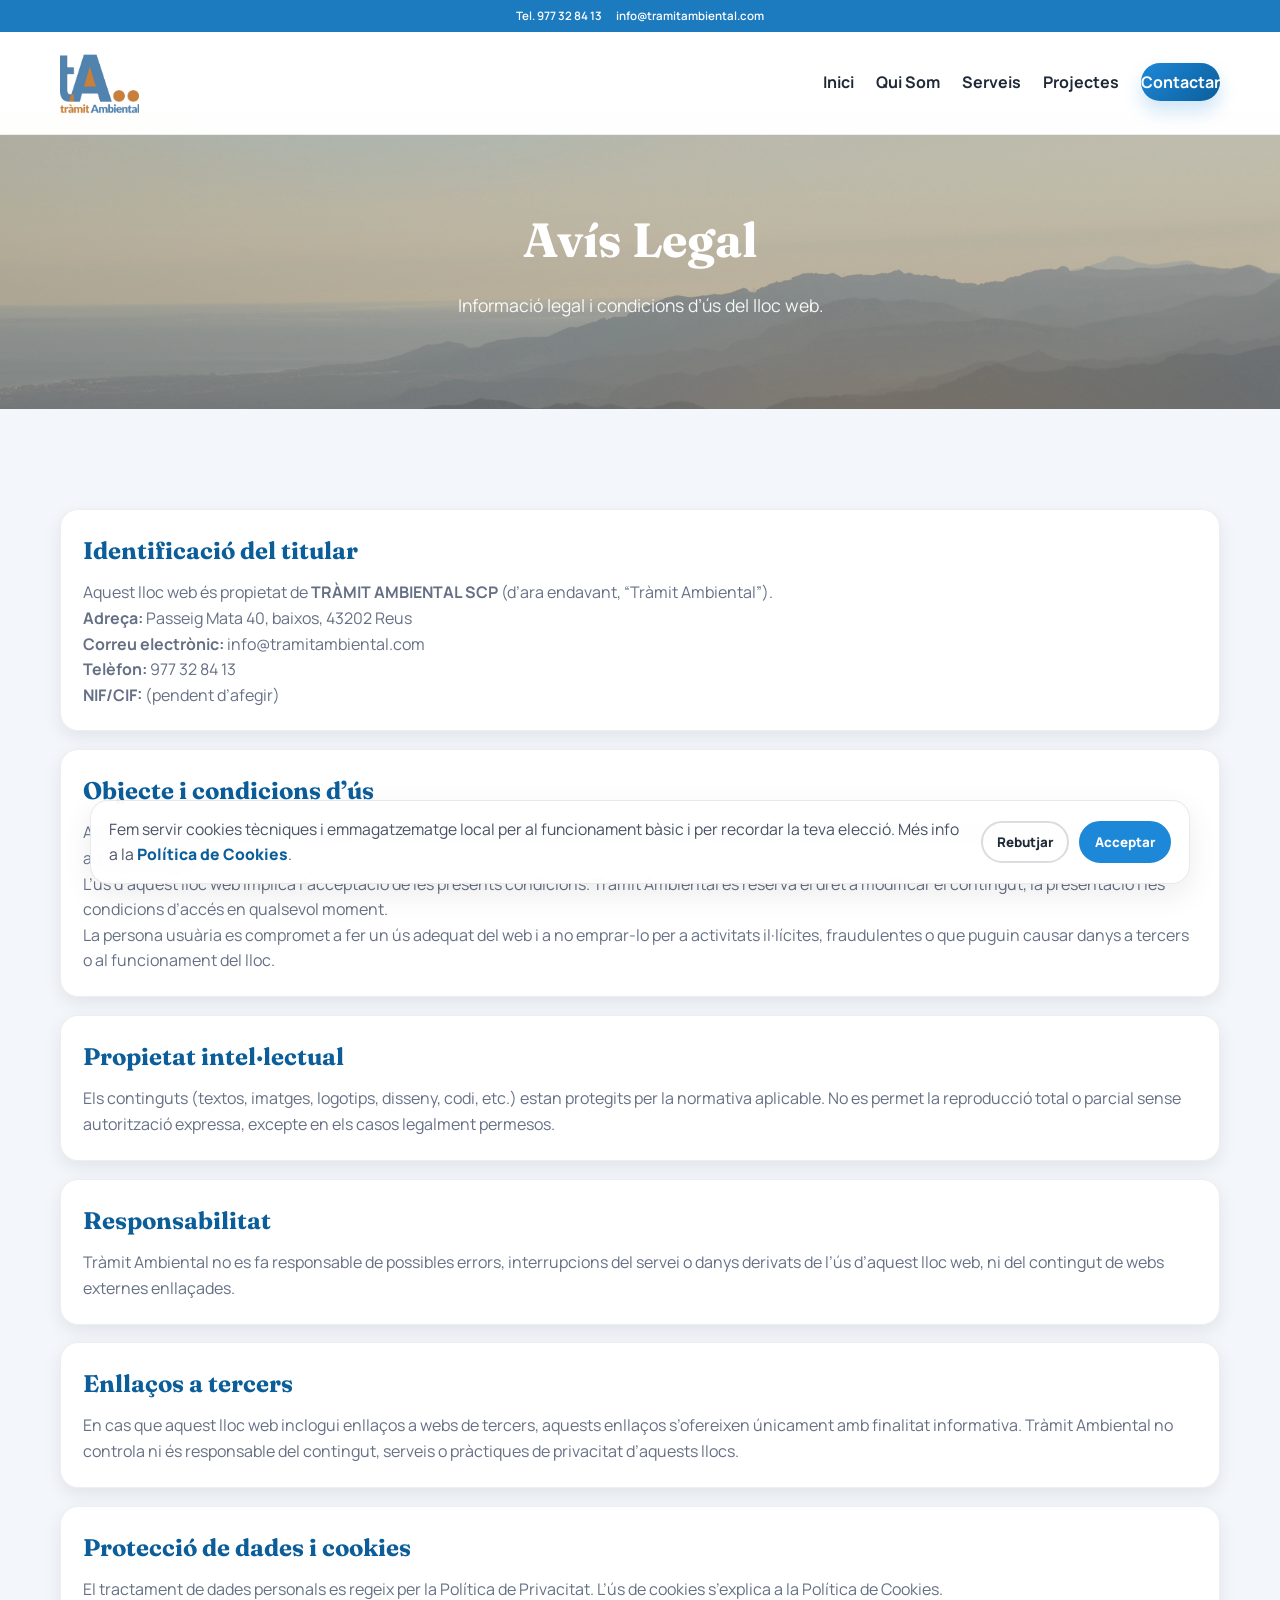
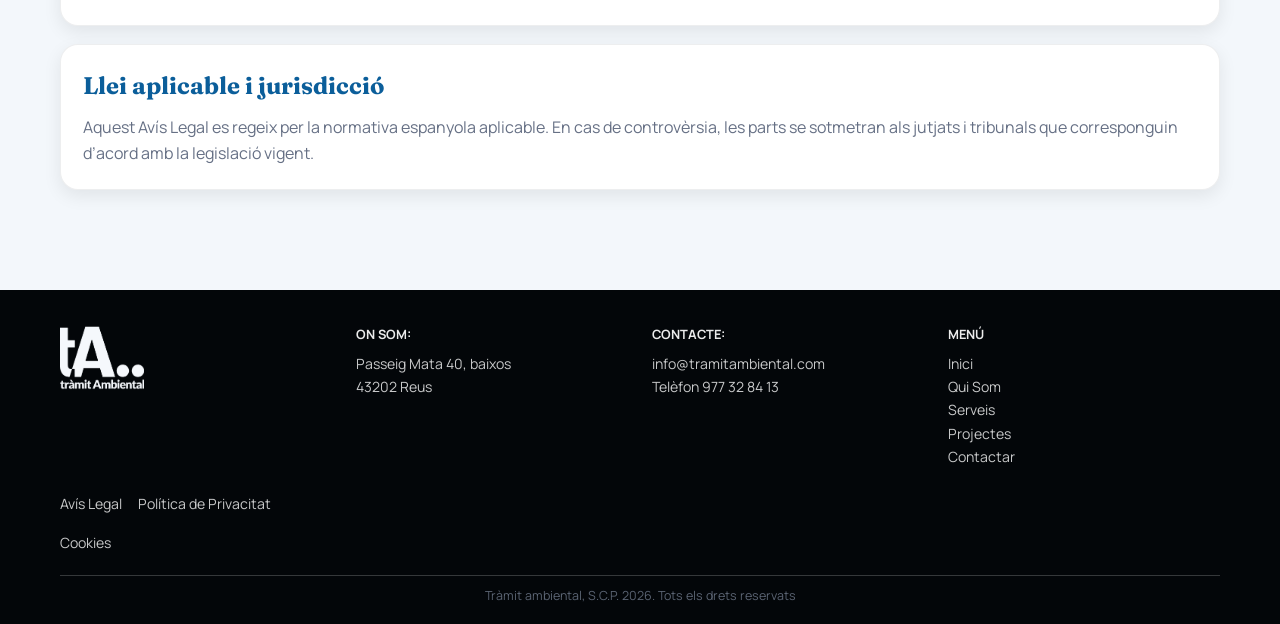
==== commit 8fb947ea: "primer commit" ====
--- a/avis-legal.html
+++ b/avis-legal.html
@@ -24,7 +24,7 @@
     <div class="top-bar">
         <div class="container">
             <div class="top-bar__content">
-                <span>Tel. 9778413</span>
+                <span><a href="tel:977328413" style="color: inherit;">Tel. 977 32 84 13</a></span>
                 <span>info@tramitambiental.com</span>
             </div>
         </div>
@@ -68,7 +68,7 @@
                 <p>Aquest lloc web és propietat de <strong>TRÀMIT AMBIENTAL SCP</strong> (d’ara endavant, “Tràmit Ambiental”).</p>
                 <p><strong>Adreça:</strong> Passeig Mata 40, baixos, 43202 Reus</p>
                 <p><strong>Correu electrònic:</strong> info@tramitambiental.com</p>
-                <p><strong>Telèfon:</strong> 9778413</p>
+                <p><strong>Telèfon:</strong> <a href="tel:977328413" style="color: inherit;">977 32 84 13</a></p>
                 <p><strong>NIF/CIF:</strong> (pendent d’afegir)</p>
             </div>
 
@@ -121,7 +121,17 @@
                 </div>
                 <div class="footer-col">
                     <h4>Contacte:</h4>
-                    <p>info@tramitambiental.com<br>Telèfon 9778413</p>
+                    <p>info@tramitambiental.com<br><a href="tel:977328413" style="color: inherit;">Telèfon 977 32 84 13</a></p>
+                </div>
+                <div class="footer-col">
+                    <h4>Menú</h4>
+                    <ul style="padding: 0; list-style: none;">
+                        <li><a href="index.html">Inici</a></li>
+                        <li><a href="equip.html">Qui Som</a></li>
+                        <li><a href="index.html#servicios">Serveis</a></li>
+                        <li><a href="projectes.html">Projectes</a></li>
+                        <li><a href="index.html#contacto">Contactar</a></li> 
+                    </ul>
                 </div>
                 <div class="footer-links footer-col">
                     <a href="avis-legal.html">Avís Legal</a>
--- a/css/style.css
+++ b/css/style.css
@@ -1108,9 +1108,25 @@
 }
 
 .team-page-header {
-    --page-header-bg: url('../images/foto_equip.jpg');
-    background-position: center center;
+    --page-header-bg: url('../images/equip_original.jpg');
+    background-position: top center;
     background-attachment: scroll;
+}
+
+/* Mobile for team */
+@media (max-width: 768px) {
+    .team-card {
+        grid-template-columns: 1fr;
+        justify-items: center;
+        text-align: center;
+    }
+}
+
+.project-meta {
+    /* Darker color for visibility */
+    color: #4b5565; 
+    font-size: 0.84rem;
+    margin-bottom: 10px;
 }
 
 .team-page-header::before {
@@ -2022,7 +2038,8 @@
 
     .team-img-placeholder {
         width: 100%;
-        height: 160px;
+        height: auto;
+        aspect-ratio: 4/3;
     }
 
     .project-toolbar {
